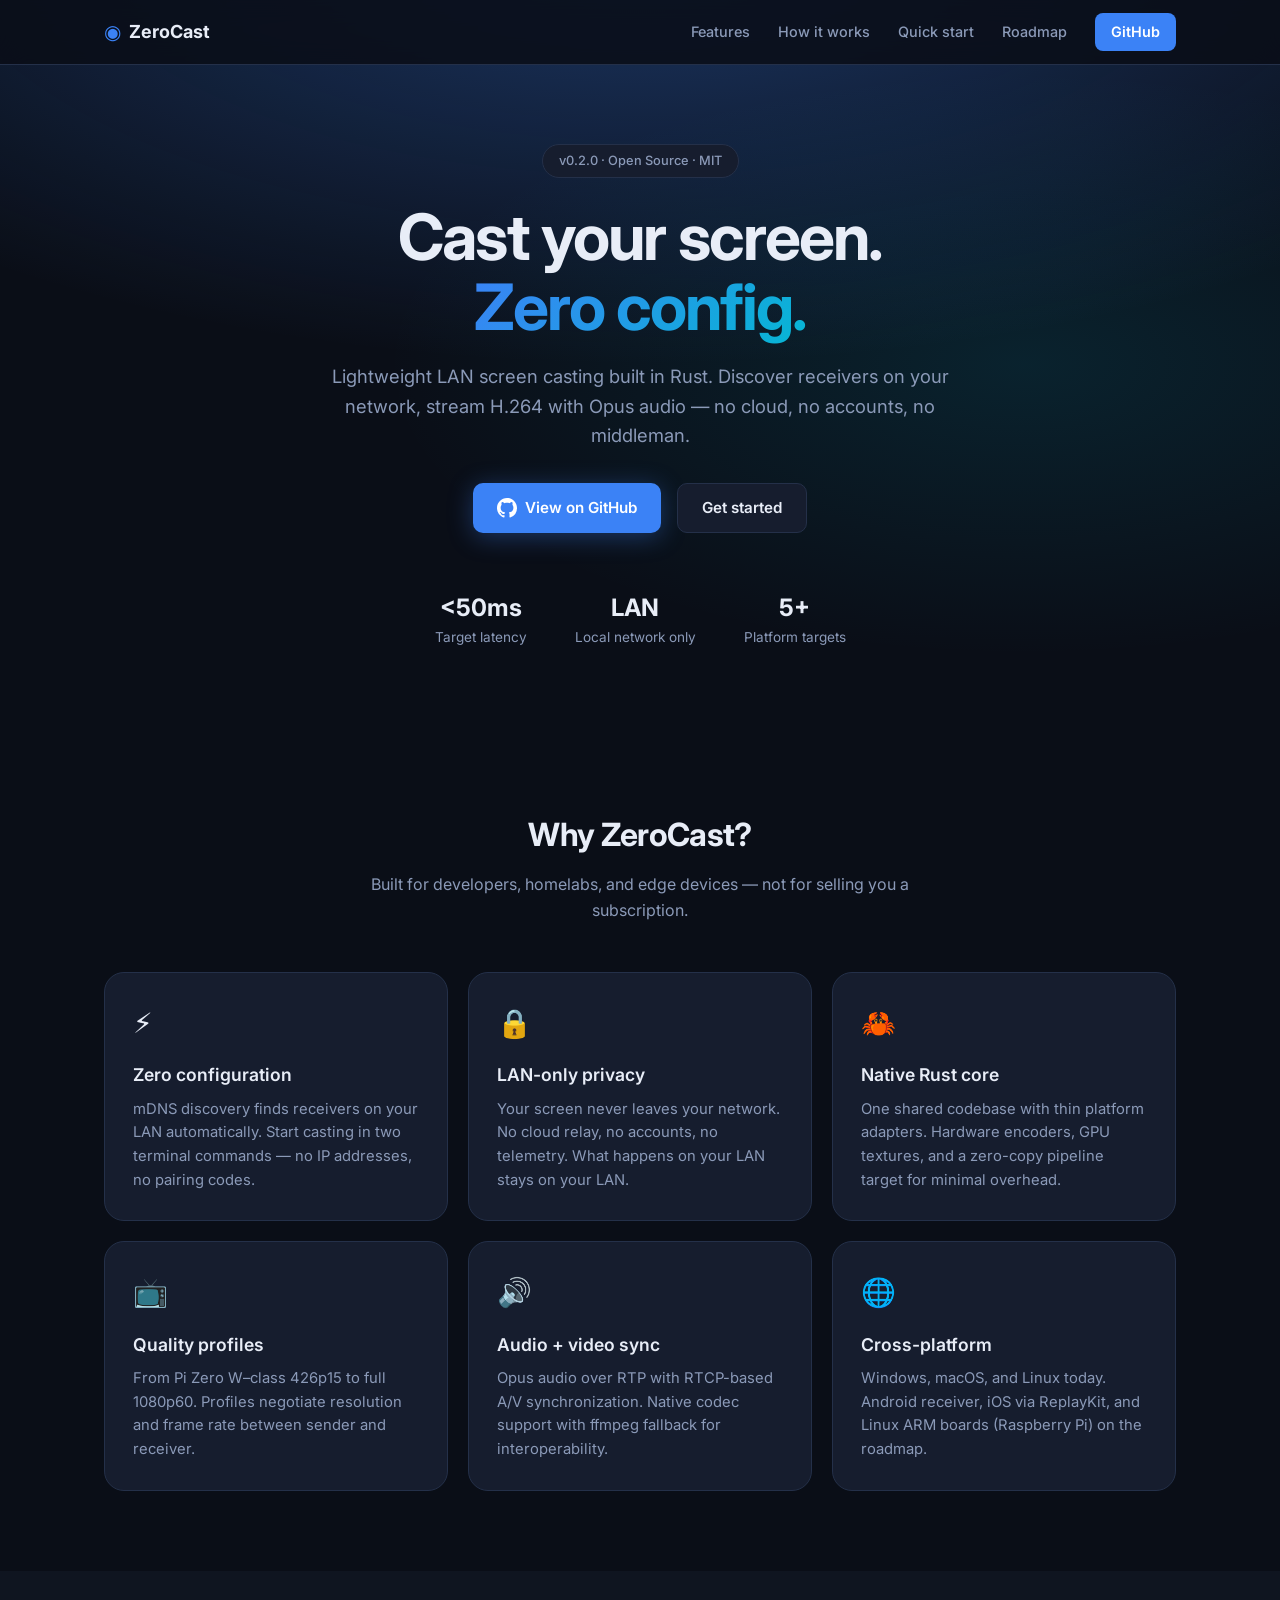
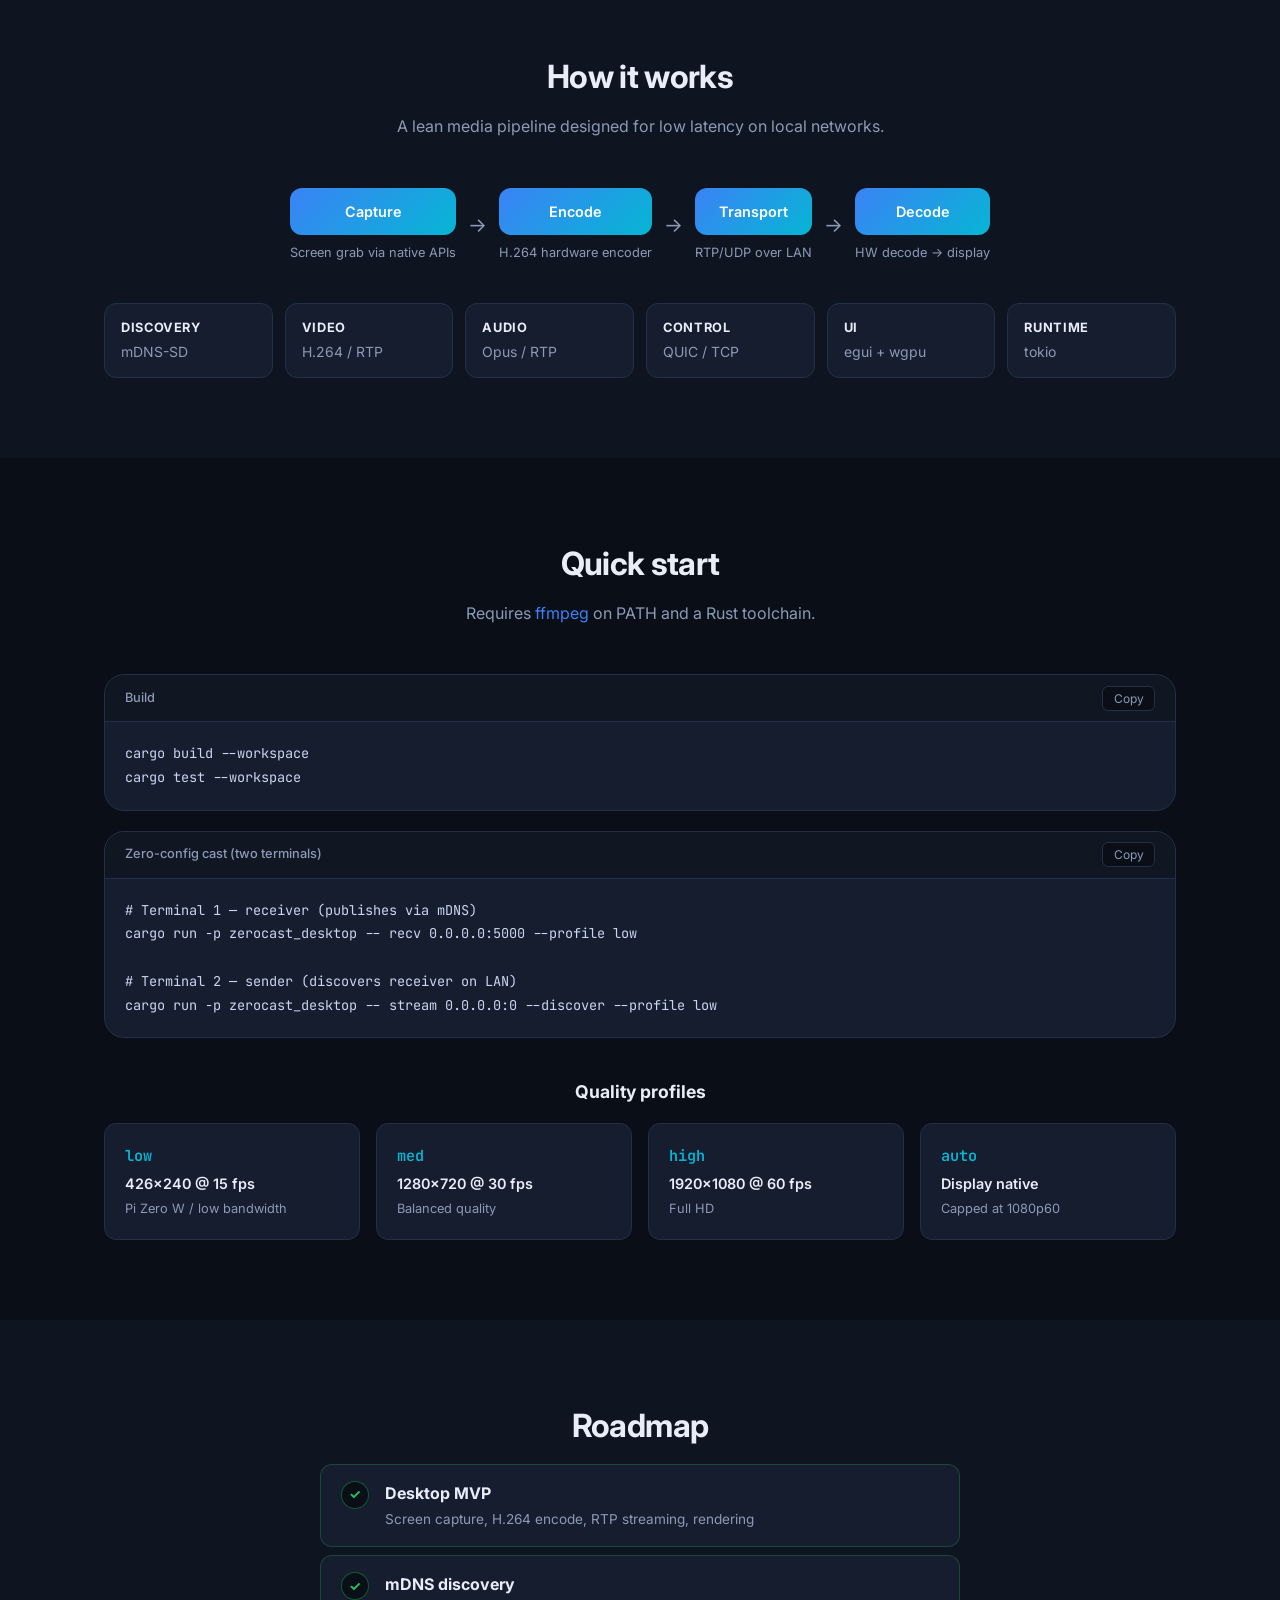
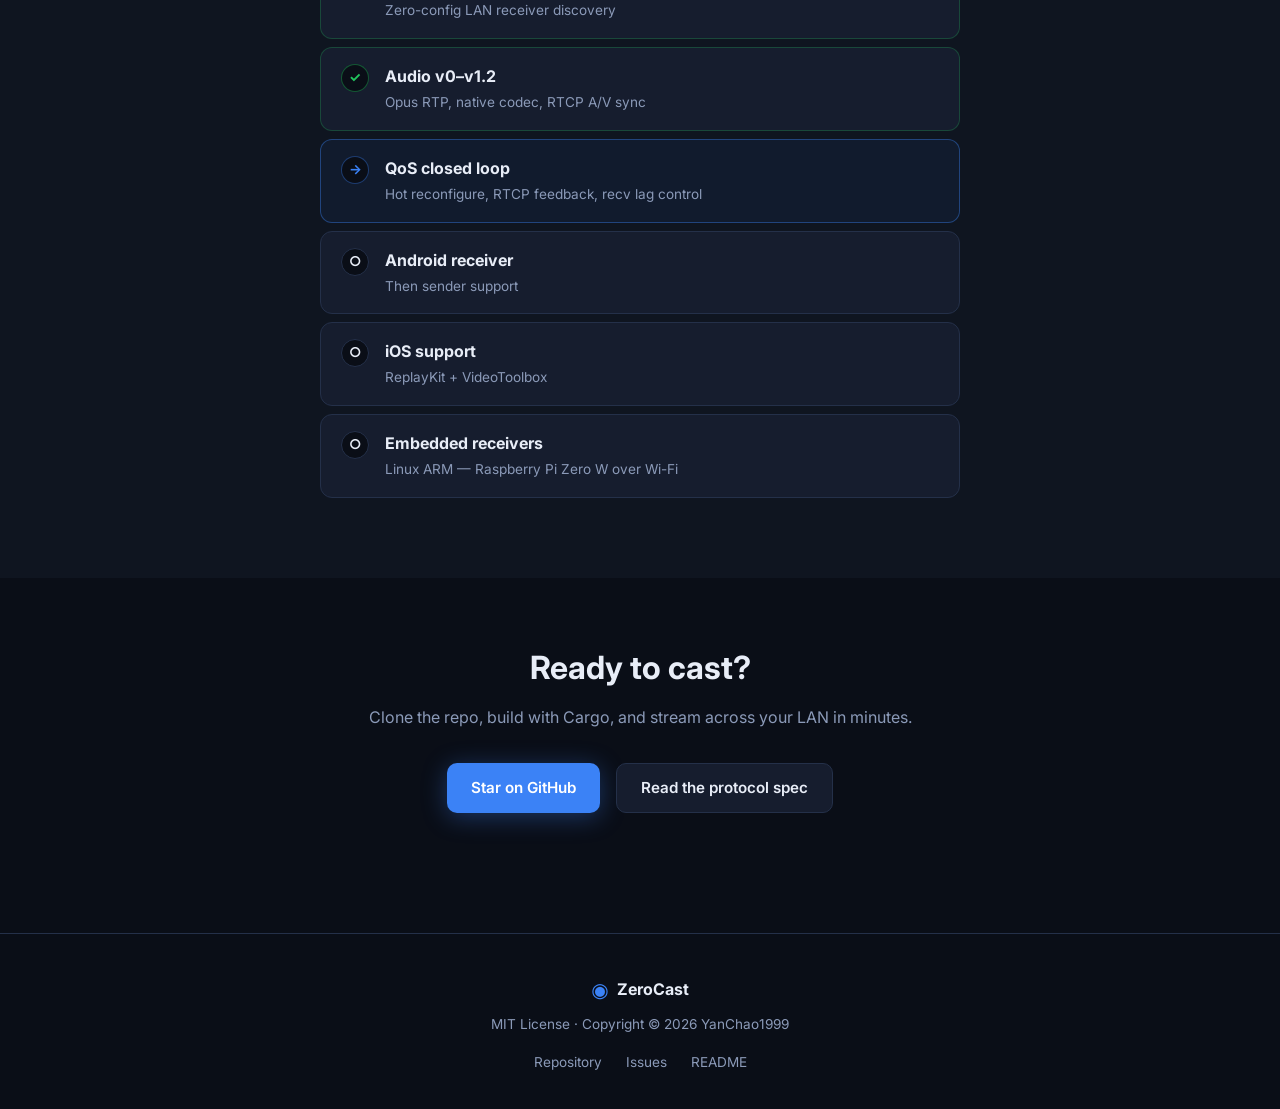
==== docs/index.html @ c0afa7d6 "Migrate GitHub Pages site from website/ to docs/. Update deploy workflow to publish docs/ only, per " ====
<!DOCTYPE html>
<html lang="en">
<head>
  <meta charset="UTF-8">
  <meta name="viewport" content="width=device-width, initial-scale=1.0">
  <meta name="description" content="ZeroCast — zero-configuration LAN screen casting. Lightweight, native, no cloud, no accounts. Built in Rust for Windows, macOS, Linux, and beyond.">
  <meta name="theme-color" content="#0a0e17">
  <meta property="og:title" content="ZeroCast — LAN Screen Casting">
  <meta property="og:description" content="Lightweight, zero-config screen casting on your local network. No cloud. No accounts. Just cast.">
  <meta property="og:type" content="website">
  <meta property="og:url" content="https://yanchao1999.github.io/ZeroCast/">
  <title>ZeroCast — Zero-Config LAN Screen Casting</title>
  <link rel="icon" href="data:image/svg+xml,<svg xmlns='http://www.w3.org/2000/svg' viewBox='0 0 100 100'><text y='.9em' font-size='90'>📡</text></svg>">
  <link rel="preconnect" href="https://fonts.googleapis.com">
  <link rel="preconnect" href="https://fonts.gstatic.com" crossorigin>
  <link href="https://fonts.googleapis.com/css2?family=Inter:wght@400;500;600;700&family=JetBrains+Mono:wght@400;500&display=swap" rel="stylesheet">
  <link rel="stylesheet" href="css/style.css">
</head>
<body>
  <nav class="nav">
    <div class="container nav-inner">
      <a href="./" class="logo">
        <span class="logo-icon" aria-hidden="true">◉</span>
        ZeroCast
      </a>
      <div class="nav-links">
        <a href="#features">Features</a>
        <a href="#how-it-works">How it works</a>
        <a href="#quick-start">Quick start</a>
        <a href="#roadmap">Roadmap</a>
        <a href="https://github.com/YanChao1999/ZeroCast" class="nav-cta" target="_blank" rel="noopener">GitHub</a>
      </div>
      <button class="nav-toggle" aria-label="Toggle menu" aria-expanded="false">
        <span></span><span></span><span></span>
      </button>
    </div>
  </nav>

  <header class="hero">
    <div class="hero-bg" aria-hidden="true"></div>
    <div class="container hero-content">
      <div class="badge">v0.2.0 · Open Source · MIT</div>
      <h1>Cast your screen.<br><span class="gradient-text">Zero config.</span></h1>
      <p class="hero-sub">
        Lightweight LAN screen casting built in Rust. Discover receivers on your network,
        stream H.264 with Opus audio — no cloud, no accounts, no middleman.
      </p>
      <div class="hero-actions">
        <a href="https://github.com/YanChao1999/ZeroCast" class="btn btn-primary" target="_blank" rel="noopener">
          <svg width="20" height="20" viewBox="0 0 24 24" fill="currentColor" aria-hidden="true"><path d="M12 0C5.37 0 0 5.37 0 12c0 5.31 3.435 9.795 8.205 11.385.6.105.825-.255.825-.57 0-.285-.015-1.23-.015-2.235-3.015.555-3.795-.735-4.035-1.41-.135-.345-.72-1.41-1.23-1.695-.42-.225-1.02-.78-.015-.795.945-.015 1.62.87 1.845 1.23 1.08 1.815 2.805 1.305 3.495.99.105-.78.42-1.305.765-1.605-2.67-.3-5.46-1.335-5.46-5.925 0-1.305.465-2.385 1.23-3.225-.12-.3-.54-1.53.12-3.18 0 0 1.005-.315 3.3 1.23.96-.27 1.98-.405 3-.405s2.04.135 3 .405c2.295-1.56 3.3-1.23 3.3-1.23.66 1.65.24 2.88.12 3.18.765.84 1.23 1.905 1.23 3.225 0 4.605-2.805 5.625-5.475 5.925.435.375.81 1.095.81 2.22 0 1.605-.015 2.895-.015 3.3 0 .315.225.69.825.57A12.02 12.02 0 0024 12c0-6.63-5.37-12-12-12z"/></svg>
          View on GitHub
        </a>
        <a href="#quick-start" class="btn btn-secondary">Get started</a>
      </div>
      <div class="hero-stats">
        <div class="stat">
          <span class="stat-value">&lt;50ms</span>
          <span class="stat-label">Target latency</span>
        </div>
        <div class="stat">
          <span class="stat-value">LAN</span>
          <span class="stat-label">Local network only</span>
        </div>
        <div class="stat">
          <span class="stat-value">5+</span>
          <span class="stat-label">Platform targets</span>
        </div>
      </div>
    </div>
  </header>

  <section id="features" class="section">
    <div class="container">
      <h2 class="section-title">Why ZeroCast?</h2>
      <p class="section-desc">Built for developers, homelabs, and edge devices — not for selling you a subscription.</p>
      <div class="features-grid">
        <article class="feature-card">
          <div class="feature-icon" aria-hidden="true">⚡</div>
          <h3>Zero configuration</h3>
          <p>mDNS discovery finds receivers on your LAN automatically. Start casting in two terminal commands — no IP addresses, no pairing codes.</p>
        </article>
        <article class="feature-card">
          <div class="feature-icon" aria-hidden="true">🔒</div>
          <h3>LAN-only privacy</h3>
          <p>Your screen never leaves your network. No cloud relay, no accounts, no telemetry. What happens on your LAN stays on your LAN.</p>
        </article>
        <article class="feature-card">
          <div class="feature-icon" aria-hidden="true">🦀</div>
          <h3>Native Rust core</h3>
          <p>One shared codebase with thin platform adapters. Hardware encoders, GPU textures, and a zero-copy pipeline target for minimal overhead.</p>
        </article>
        <article class="feature-card">
          <div class="feature-icon" aria-hidden="true">📺</div>
          <h3>Quality profiles</h3>
          <p>From Pi Zero W–class 426p15 to full 1080p60. Profiles negotiate resolution and frame rate between sender and receiver.</p>
        </article>
        <article class="feature-card">
          <div class="feature-icon" aria-hidden="true">🔊</div>
          <h3>Audio + video sync</h3>
          <p>Opus audio over RTP with RTCP-based A/V synchronization. Native codec support with ffmpeg fallback for interoperability.</p>
        </article>
        <article class="feature-card">
          <div class="feature-icon" aria-hidden="true">🌐</div>
          <h3>Cross-platform</h3>
          <p>Windows, macOS, and Linux today. Android receiver, iOS via ReplayKit, and Linux ARM boards (Raspberry Pi) on the roadmap.</p>
        </article>
      </div>
    </div>
  </section>

  <section id="how-it-works" class="section section-alt">
    <div class="container">
      <h2 class="section-title">How it works</h2>
      <p class="section-desc">A lean media pipeline designed for low latency on local networks.</p>
      <div class="pipeline">
        <div class="pipeline-step">
          <div class="pipeline-node">Capture</div>
          <p>Screen grab via native APIs</p>
        </div>
        <div class="pipeline-arrow" aria-hidden="true">→</div>
        <div class="pipeline-step">
          <div class="pipeline-node">Encode</div>
          <p>H.264 hardware encoder</p>
        </div>
        <div class="pipeline-arrow" aria-hidden="true">→</div>
        <div class="pipeline-step">
          <div class="pipeline-node">Transport</div>
          <p>RTP/UDP over LAN</p>
        </div>
        <div class="pipeline-arrow" aria-hidden="true">→</div>
        <div class="pipeline-step">
          <div class="pipeline-node">Decode</div>
          <p>HW decode → display</p>
        </div>
      </div>
      <div class="stack-grid">
        <div class="stack-item"><strong>Discovery</strong> mDNS-SD</div>
        <div class="stack-item"><strong>Video</strong> H.264 / RTP</div>
        <div class="stack-item"><strong>Audio</strong> Opus / RTP</div>
        <div class="stack-item"><strong>Control</strong> QUIC / TCP</div>
        <div class="stack-item"><strong>UI</strong> egui + wgpu</div>
        <div class="stack-item"><strong>Runtime</strong> tokio</div>
      </div>
    </div>
  </section>

  <section id="quick-start" class="section">
    <div class="container">
      <h2 class="section-title">Quick start</h2>
      <p class="section-desc">Requires <a href="https://ffmpeg.org/download.html" target="_blank" rel="noopener">ffmpeg</a> on PATH and a Rust toolchain.</p>

      <div class="code-block">
        <div class="code-header">
          <span>Build</span>
          <button class="copy-btn" data-copy="build" aria-label="Copy build commands">Copy</button>
        </div>
        <pre id="code-build"><code>cargo build --workspace
cargo test --workspace</code></pre>
      </div>

      <div class="code-block">
        <div class="code-header">
          <span>Zero-config cast (two terminals)</span>
          <button class="copy-btn" data-copy="cast" aria-label="Copy cast commands">Copy</button>
        </div>
        <pre id="code-cast"><code># Terminal 1 — receiver (publishes via mDNS)
cargo run -p zerocast_desktop -- recv 0.0.0.0:5000 --profile low

# Terminal 2 — sender (discovers receiver on LAN)
cargo run -p zerocast_desktop -- stream 0.0.0.0:0 --discover --profile low</code></pre>
      </div>

      <div class="profiles">
        <h3>Quality profiles</h3>
        <div class="profile-cards">
          <div class="profile-card">
            <span class="profile-name">low</span>
            <span class="profile-spec">426×240 @ 15 fps</span>
            <span class="profile-note">Pi Zero W / low bandwidth</span>
          </div>
          <div class="profile-card">
            <span class="profile-name">med</span>
            <span class="profile-spec">1280×720 @ 30 fps</span>
            <span class="profile-note">Balanced quality</span>
          </div>
          <div class="profile-card">
            <span class="profile-name">high</span>
            <span class="profile-spec">1920×1080 @ 60 fps</span>
            <span class="profile-note">Full HD</span>
          </div>
          <div class="profile-card">
            <span class="profile-name">auto</span>
            <span class="profile-spec">Display native</span>
            <span class="profile-note">Capped at 1080p60</span>
          </div>
        </div>
      </div>
    </div>
  </section>

  <section id="roadmap" class="section section-alt">
    <div class="container">
      <h2 class="section-title">Roadmap</h2>
      <div class="roadmap">
        <div class="roadmap-item done">
          <span class="roadmap-status">✓</span>
          <div>
            <strong>Desktop MVP</strong>
            <p>Screen capture, H.264 encode, RTP streaming, rendering</p>
          </div>
        </div>
        <div class="roadmap-item done">
          <span class="roadmap-status">✓</span>
          <div>
            <strong>mDNS discovery</strong>
            <p>Zero-config LAN receiver discovery</p>
          </div>
        </div>
        <div class="roadmap-item done">
          <span class="roadmap-status">✓</span>
          <div>
            <strong>Audio v0–v1.2</strong>
            <p>Opus RTP, native codec, RTCP A/V sync</p>
          </div>
        </div>
        <div class="roadmap-item active">
          <span class="roadmap-status">→</span>
          <div>
            <strong>QoS closed loop</strong>
            <p>Hot reconfigure, RTCP feedback, recv lag control</p>
          </div>
        </div>
        <div class="roadmap-item">
          <span class="roadmap-status">○</span>
          <div>
            <strong>Android receiver</strong>
            <p>Then sender support</p>
          </div>
        </div>
        <div class="roadmap-item">
          <span class="roadmap-status">○</span>
          <div>
            <strong>iOS support</strong>
            <p>ReplayKit + VideoToolbox</p>
          </div>
        </div>
        <div class="roadmap-item">
          <span class="roadmap-status">○</span>
          <div>
            <strong>Embedded receivers</strong>
            <p>Linux ARM — Raspberry Pi Zero W over Wi-Fi</p>
          </div>
        </div>
      </div>
    </div>
  </section>

  <section class="section cta-section">
    <div class="container cta-inner">
      <h2>Ready to cast?</h2>
      <p>Clone the repo, build with Cargo, and stream across your LAN in minutes.</p>
      <div class="hero-actions">
        <a href="https://github.com/YanChao1999/ZeroCast" class="btn btn-primary" target="_blank" rel="noopener">Star on GitHub</a>
        <a href="https://github.com/YanChao1999/ZeroCast/blob/main/docs/spec/std/zerocast-protocol-v1.md" class="btn btn-secondary" target="_blank" rel="noopener">Read the protocol spec</a>
      </div>
    </div>
  </section>

  <footer class="footer">
    <div class="container footer-inner">
      <div class="footer-brand">
        <span class="logo-icon" aria-hidden="true">◉</span>
        <span>ZeroCast</span>
      </div>
      <p>MIT License · Copyright © 2026 YanChao1999</p>
      <div class="footer-links">
        <a href="https://github.com/YanChao1999/ZeroCast" target="_blank" rel="noopener">Repository</a>
        <a href="https://github.com/YanChao1999/ZeroCast/issues" target="_blank" rel="noopener">Issues</a>
        <a href="https://github.com/YanChao1999/ZeroCast/blob/main/README.md" target="_blank" rel="noopener">README</a>
      </div>
    </div>
  </footer>

  <script src="js/main.js"></script>
</body>
</html>
---- docs/css/style.css ----
/* ZeroCast landing page */

:root {
  --bg: #0a0e17;
  --bg-alt: #0f1520;
  --surface: #161d2e;
  --surface-hover: #1c2538;
  --border: #243049;
  --text: #e8edf7;
  --text-muted: #8b9ab8;
  --accent: #3b82f6;
  --accent-glow: rgba(59, 130, 246, 0.35);
  --accent-2: #06b6d4;
  --success: #22c55e;
  --radius: 12px;
  --radius-lg: 20px;
  --font: 'Inter', system-ui, -apple-system, sans-serif;
  --mono: 'JetBrains Mono', 'Fira Code', monospace;
  --max-w: 1120px;
}

*, *::before, *::after {
  box-sizing: border-box;
  margin: 0;
  padding: 0;
}

html {
  scroll-behavior: smooth;
}

@media (prefers-reduced-motion: reduce) {
  html {
    scroll-behavior: auto;
  }

  .btn,
  .feature-card,
  .copy-btn {
    transition: none;
  }
}

body {
  font-family: var(--font);
  background: var(--bg);
  color: var(--text);
  line-height: 1.6;
  -webkit-font-smoothing: antialiased;
}

a {
  color: var(--accent);
  text-decoration: none;
  transition: color 0.2s;
}

a:hover {
  color: var(--accent-2);
}

.container {
  max-width: var(--max-w);
  margin: 0 auto;
  padding: 0 1.5rem;
}

/* Navigation */
.nav {
  position: fixed;
  top: 0;
  left: 0;
  right: 0;
  z-index: 100;
  background: rgba(10, 14, 23, 0.85);
  backdrop-filter: blur(12px);
  border-bottom: 1px solid var(--border);
}

.nav-inner {
  display: flex;
  align-items: center;
  justify-content: space-between;
  height: 64px;
}

.logo {
  display: flex;
  align-items: center;
  gap: 0.5rem;
  font-weight: 700;
  font-size: 1.125rem;
  color: var(--text);
}

.logo:hover {
  color: var(--text);
}

.logo-icon {
  color: var(--accent);
  font-size: 1.25rem;
}

.nav-links {
  display: flex;
  align-items: center;
  gap: 1.75rem;
}

.nav-links a {
  color: var(--text-muted);
  font-size: 0.9rem;
  font-weight: 500;
}

.nav-links a:hover {
  color: var(--text);
}

.nav-cta {
  background: var(--accent) !important;
  color: #fff !important;
  padding: 0.45rem 1rem;
  border-radius: 8px;
  font-weight: 600 !important;
}

.nav-cta:hover {
  background: #2563eb !important;
  color: #fff !important;
}

.nav-toggle {
  display: none;
  flex-direction: column;
  gap: 5px;
  background: none;
  border: none;
  cursor: pointer;
  padding: 4px;
}

.nav-toggle span {
  display: block;
  width: 22px;
  height: 2px;
  background: var(--text);
  border-radius: 2px;
  transition: transform 0.2s, opacity 0.2s;
}

/* Hero */
.hero {
  position: relative;
  padding: 9rem 0 5rem;
  overflow: hidden;
}

.hero-bg {
  position: absolute;
  inset: 0;
  background:
    radial-gradient(ellipse 80% 60% at 50% -10%, var(--accent-glow), transparent),
    radial-gradient(ellipse 50% 40% at 80% 50%, rgba(6, 182, 212, 0.12), transparent);
  pointer-events: none;
}

.hero-content {
  position: relative;
  text-align: center;
}

.badge {
  display: inline-block;
  padding: 0.35rem 1rem;
  background: var(--surface);
  border: 1px solid var(--border);
  border-radius: 999px;
  font-size: 0.8rem;
  font-weight: 500;
  color: var(--text-muted);
  margin-bottom: 1.5rem;
}

.hero h1 {
  font-size: clamp(2.5rem, 6vw, 4rem);
  font-weight: 700;
  line-height: 1.1;
  letter-spacing: -0.03em;
  margin-bottom: 1.25rem;
}

.gradient-text {
  background: linear-gradient(135deg, var(--accent), var(--accent-2));
  -webkit-background-clip: text;
  -webkit-text-fill-color: transparent;
  background-clip: text;
}

.hero-sub {
  font-size: 1.15rem;
  color: var(--text-muted);
  max-width: 620px;
  margin: 0 auto 2rem;
}

.hero-actions {
  display: flex;
  gap: 1rem;
  justify-content: center;
  flex-wrap: wrap;
  margin-bottom: 3.5rem;
}

.btn {
  display: inline-flex;
  align-items: center;
  gap: 0.5rem;
  padding: 0.75rem 1.5rem;
  border-radius: 10px;
  font-weight: 600;
  font-size: 0.95rem;
  transition: transform 0.15s, box-shadow 0.15s, background 0.15s;
}

.btn:hover {
  transform: translateY(-1px);
}

.btn-primary {
  background: var(--accent);
  color: #fff;
  box-shadow: 0 4px 24px var(--accent-glow);
}

.btn-primary:hover {
  background: #2563eb;
  color: #fff;
  box-shadow: 0 6px 32px var(--accent-glow);
}

.btn-secondary {
  background: var(--surface);
  color: var(--text);
  border: 1px solid var(--border);
}

.btn-secondary:hover {
  background: var(--surface-hover);
  color: var(--text);
}

.hero-stats {
  display: flex;
  justify-content: center;
  gap: 3rem;
  flex-wrap: wrap;
}

.stat {
  display: flex;
  flex-direction: column;
  align-items: center;
}

.stat-value {
  font-size: 1.5rem;
  font-weight: 700;
  color: var(--text);
}

.stat-label {
  font-size: 0.85rem;
  color: var(--text-muted);
}

/* Sections */
.section {
  padding: 5rem 0;
}

.section-alt {
  background: var(--bg-alt);
}

.section-title {
  font-size: 2rem;
  font-weight: 700;
  text-align: center;
  margin-bottom: 0.75rem;
  letter-spacing: -0.02em;
}

.section-desc {
  text-align: center;
  color: var(--text-muted);
  max-width: 560px;
  margin: 0 auto 3rem;
}

/* Features */
.features-grid {
  display: grid;
  grid-template-columns: repeat(auto-fit, minmax(300px, 1fr));
  gap: 1.25rem;
}

.feature-card {
  background: var(--surface);
  border: 1px solid var(--border);
  border-radius: var(--radius-lg);
  padding: 1.75rem;
  transition: border-color 0.2s, transform 0.2s;
}

.feature-card:hover {
  border-color: rgba(59, 130, 246, 0.4);
  transform: translateY(-2px);
}

.feature-icon {
  font-size: 1.75rem;
  margin-bottom: 1rem;
}

.feature-card h3 {
  font-size: 1.1rem;
  font-weight: 600;
  margin-bottom: 0.5rem;
}

.feature-card p {
  color: var(--text-muted);
  font-size: 0.925rem;
}

/* Pipeline */
.pipeline {
  display: flex;
  align-items: center;
  justify-content: center;
  gap: 0.5rem;
  flex-wrap: wrap;
  margin-bottom: 2.5rem;
}

.pipeline-step {
  text-align: center;
}

.pipeline-node {
  background: linear-gradient(135deg, var(--accent), var(--accent-2));
  color: #fff;
  font-weight: 600;
  padding: 0.75rem 1.25rem;
  border-radius: var(--radius);
  margin-bottom: 0.5rem;
  font-size: 0.9rem;
}

.pipeline-step p {
  font-size: 0.8rem;
  color: var(--text-muted);
}

.pipeline-arrow {
  color: var(--text-muted);
  font-size: 1.25rem;
  padding: 0 0.25rem;
}

.stack-grid {
  display: grid;
  grid-template-columns: repeat(auto-fit, minmax(160px, 1fr));
  gap: 0.75rem;
}

.stack-item {
  background: var(--surface);
  border: 1px solid var(--border);
  border-radius: var(--radius);
  padding: 0.85rem 1rem;
  font-size: 0.875rem;
  color: var(--text-muted);
}

.stack-item strong {
  display: block;
  color: var(--text);
  font-size: 0.8rem;
  text-transform: uppercase;
  letter-spacing: 0.05em;
  margin-bottom: 0.15rem;
}

/* Code blocks */
.code-block {
  background: var(--surface);
  border: 1px solid var(--border);
  border-radius: var(--radius-lg);
  overflow: hidden;
  margin-bottom: 1.25rem;
}

.code-header {
  display: flex;
  align-items: center;
  justify-content: space-between;
  padding: 0.65rem 1.25rem;
  background: rgba(0, 0, 0, 0.25);
  border-bottom: 1px solid var(--border);
  font-size: 0.8rem;
  color: var(--text-muted);
  font-weight: 500;
}

.copy-btn {
  background: var(--bg);
  border: 1px solid var(--border);
  color: var(--text-muted);
  padding: 0.25rem 0.65rem;
  border-radius: 6px;
  font-size: 0.75rem;
  cursor: pointer;
  font-family: var(--font);
  transition: color 0.15s, border-color 0.15s;
}

.copy-btn:hover {
  color: var(--text);
  border-color: var(--accent);
}

.copy-btn.copied {
  color: var(--success);
  border-color: var(--success);
}

pre {
  padding: 1.25rem;
  overflow-x: auto;
}

code {
  font-family: var(--mono);
  font-size: 0.85rem;
  line-height: 1.7;
  color: #c9d6f0;
}

/* Profiles */
.profiles {
  margin-top: 2.5rem;
}

.profiles h3 {
  font-size: 1.1rem;
  margin-bottom: 1rem;
  text-align: center;
}

.profile-cards {
  display: grid;
  grid-template-columns: repeat(auto-fit, minmax(200px, 1fr));
  gap: 1rem;
}

.profile-card {
  background: var(--surface);
  border: 1px solid var(--border);
  border-radius: var(--radius);
  padding: 1.25rem;
  display: flex;
  flex-direction: column;
  gap: 0.25rem;
}

.profile-name {
  font-family: var(--mono);
  font-weight: 600;
  color: var(--accent-2);
  font-size: 0.95rem;
}

.profile-spec {
  font-weight: 600;
  font-size: 0.9rem;
}

.profile-note {
  font-size: 0.8rem;
  color: var(--text-muted);
}

/* Roadmap */
.roadmap {
  max-width: 640px;
  margin: 0 auto;
  display: flex;
  flex-direction: column;
  gap: 0.5rem;
}

.roadmap-item {
  display: flex;
  gap: 1rem;
  align-items: flex-start;
  padding: 1rem 1.25rem;
  background: var(--surface);
  border: 1px solid var(--border);
  border-radius: var(--radius);
}

.roadmap-item.done {
  border-color: rgba(34, 197, 94, 0.25);
}

.roadmap-item.active {
  border-color: rgba(59, 130, 246, 0.4);
  background: rgba(59, 130, 246, 0.06);
}

.roadmap-status {
  flex-shrink: 0;
  width: 1.75rem;
  height: 1.75rem;
  display: flex;
  align-items: center;
  justify-content: center;
  border-radius: 50%;
  font-size: 0.85rem;
  font-weight: 700;
  background: var(--bg);
  border: 1px solid var(--border);
}

.roadmap-item.done .roadmap-status {
  color: var(--success);
  border-color: rgba(34, 197, 94, 0.4);
}

.roadmap-item.active .roadmap-status {
  color: var(--accent);
  border-color: rgba(59, 130, 246, 0.4);
}

.roadmap-item strong {
  display: block;
  margin-bottom: 0.15rem;
}

.roadmap-item p {
  font-size: 0.85rem;
  color: var(--text-muted);
}

/* CTA */
.cta-section {
  text-align: center;
  padding: 4rem 0;
}

.cta-inner h2 {
  font-size: 2rem;
  margin-bottom: 0.75rem;
}

.cta-inner p {
  color: var(--text-muted);
  margin-bottom: 2rem;
}

/* Footer */
.footer {
  border-top: 1px solid var(--border);
  padding: 2.5rem 0;
}

.footer-inner {
  text-align: center;
}

.footer-brand {
  display: flex;
  align-items: center;
  justify-content: center;
  gap: 0.5rem;
  font-weight: 700;
  margin-bottom: 0.5rem;
}

.footer-inner > p {
  color: var(--text-muted);
  font-size: 0.85rem;
  margin-bottom: 1rem;
}

.footer-links {
  display: flex;
  justify-content: center;
  gap: 1.5rem;
}

.footer-links a {
  font-size: 0.85rem;
  color: var(--text-muted);
}

.footer-links a:hover {
  color: var(--text);
}

/* Mobile nav */
@media (max-width: 768px) {
  .nav-toggle {
    display: flex;
  }

  .nav-links {
    display: none;
    position: absolute;
    top: 64px;
    left: 0;
    right: 0;
    flex-direction: column;
    background: var(--bg);
    border-bottom: 1px solid var(--border);
    padding: 1rem 1.5rem 1.5rem;
    gap: 1rem;
  }

  .nav-links.open {
    display: flex;
  }

  .hero {
    padding: 7rem 0 3.5rem;
  }

  .hero-stats {
    gap: 1.5rem;
  }

  .pipeline-arrow {
    display: none;
  }

  .pipeline {
    flex-direction: column;
  }
}
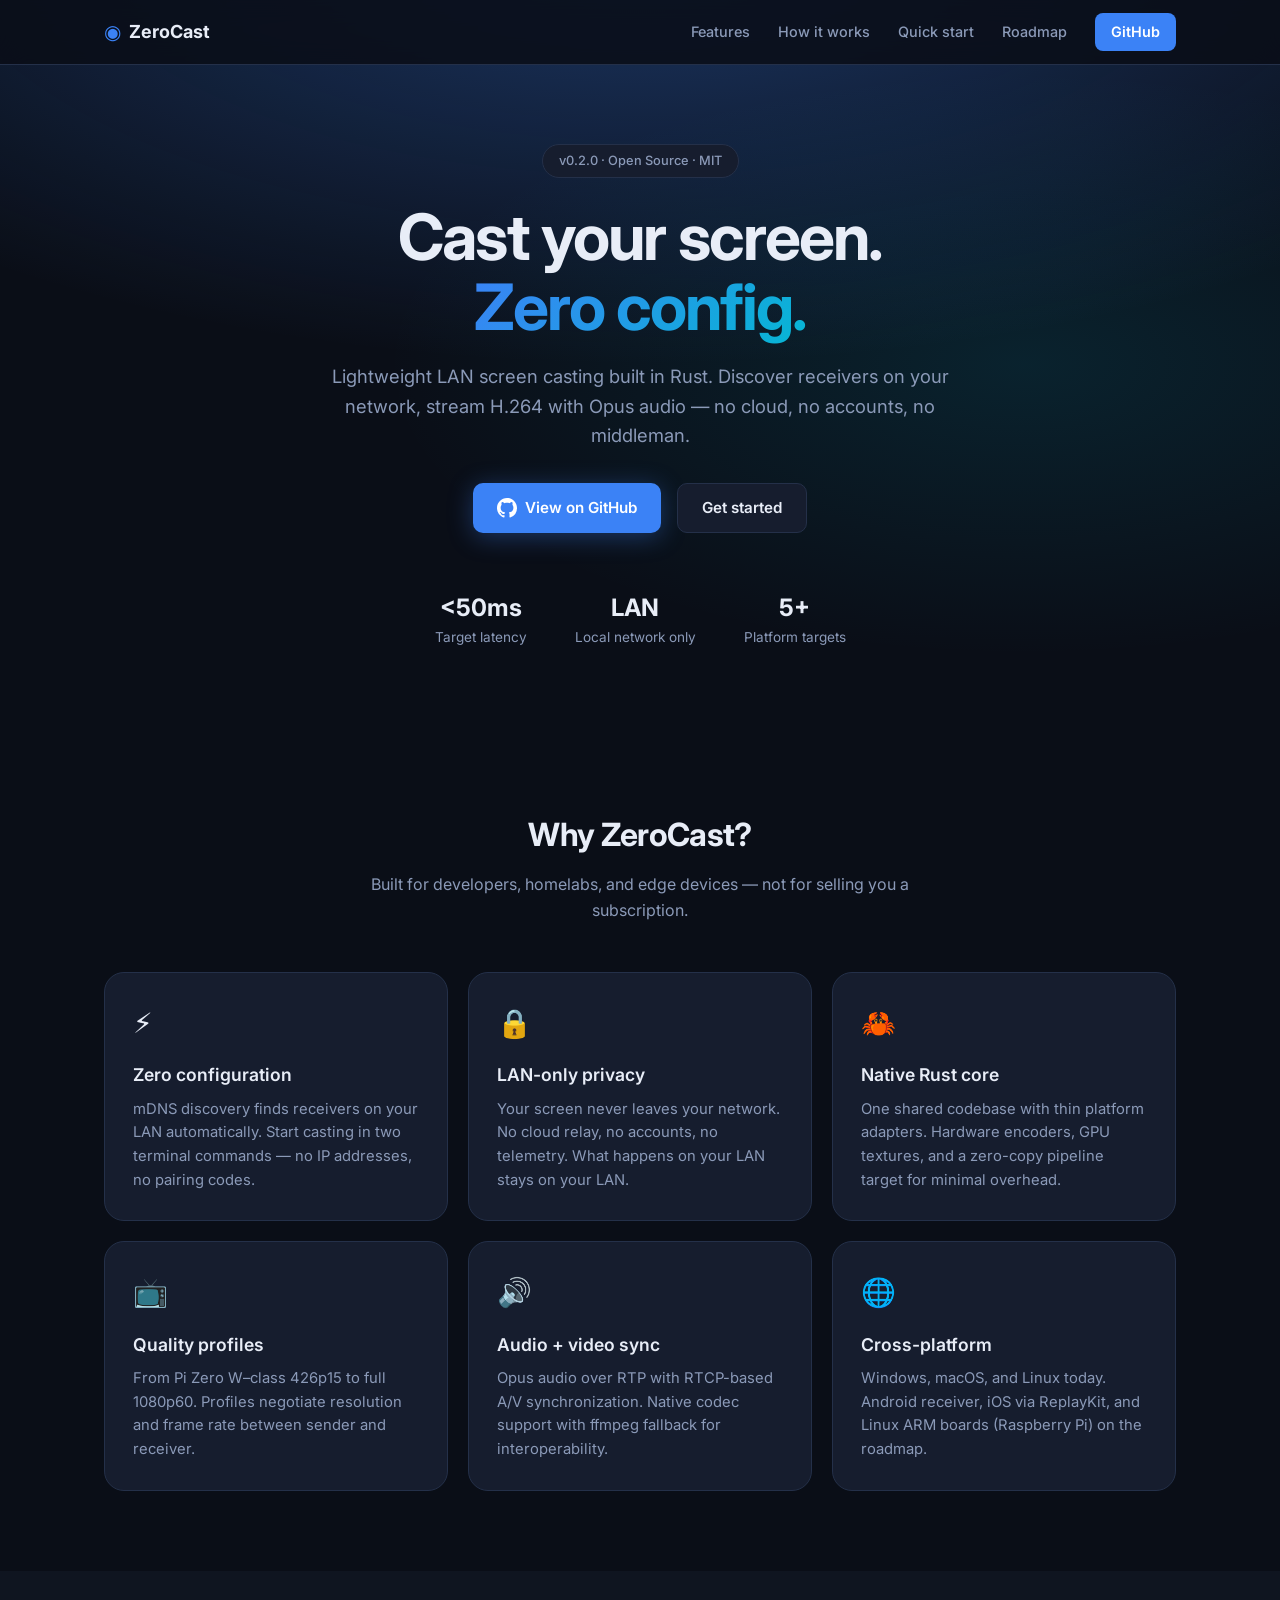
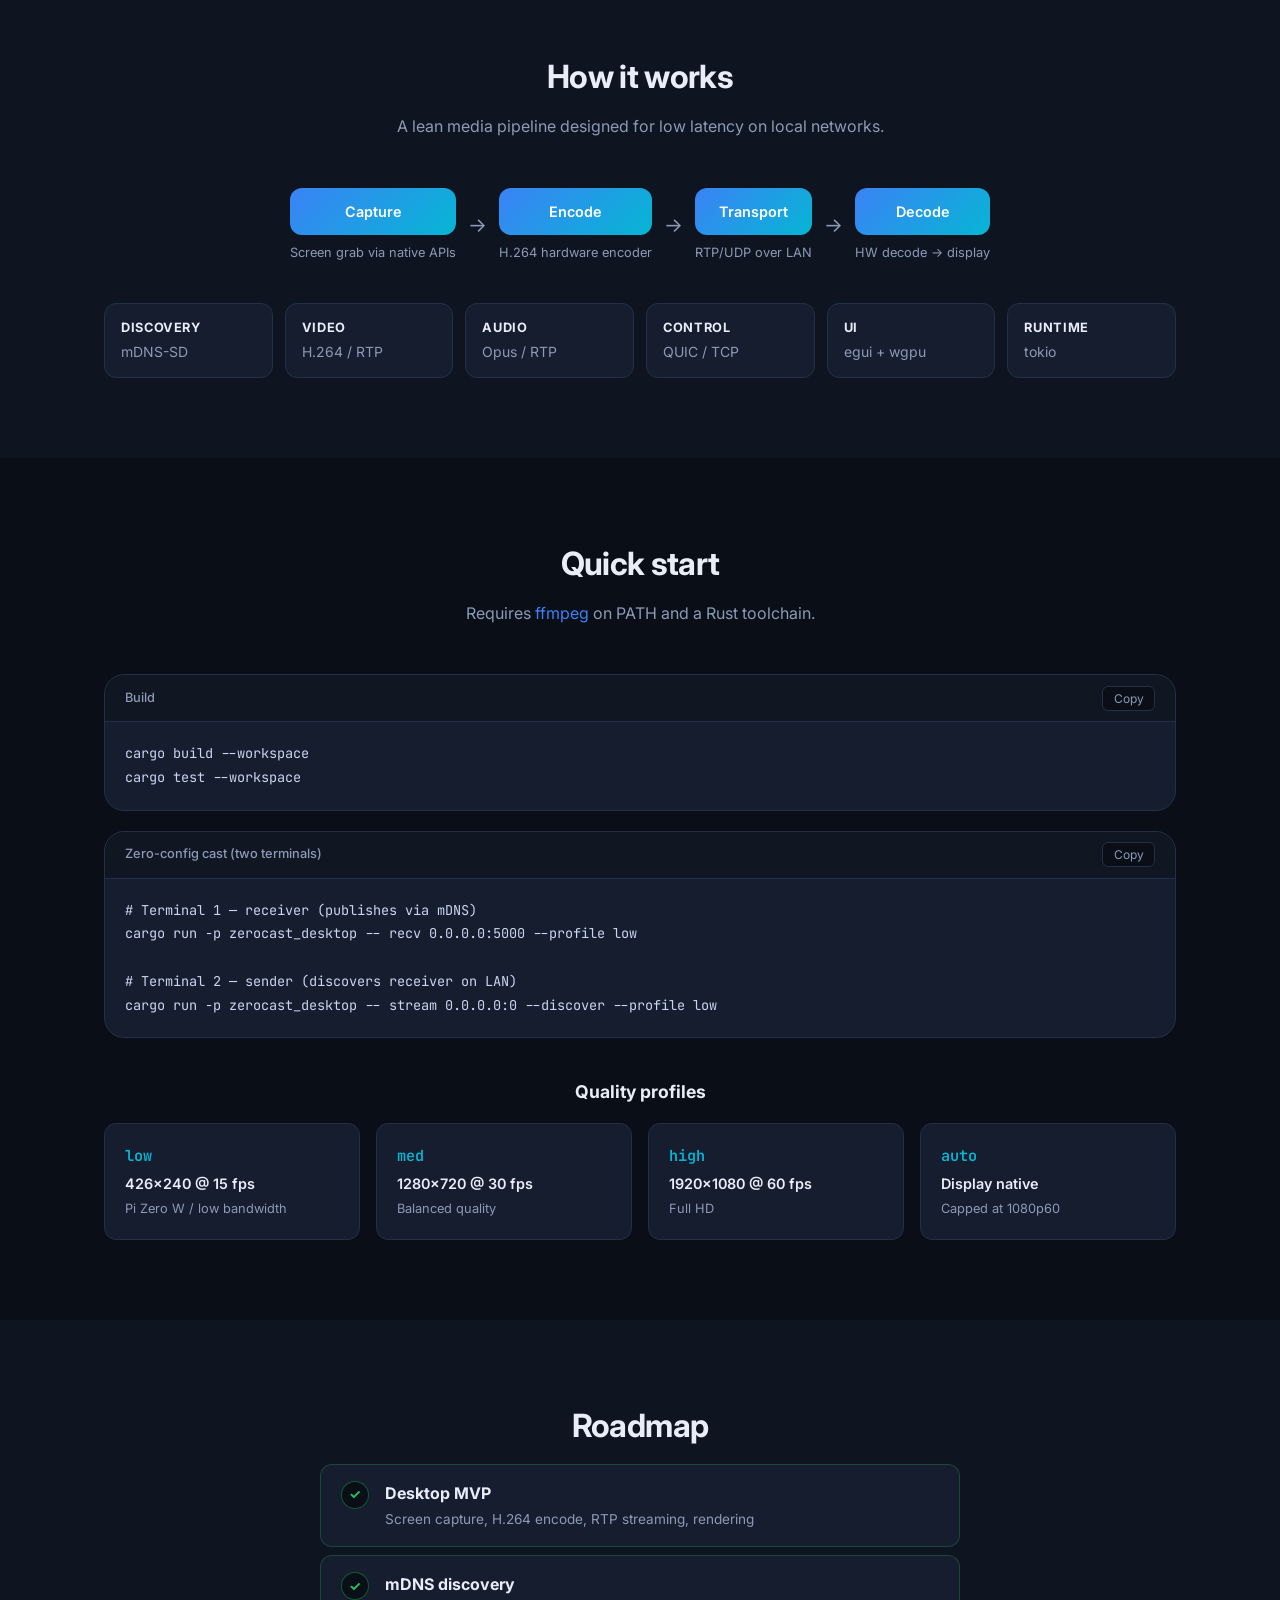
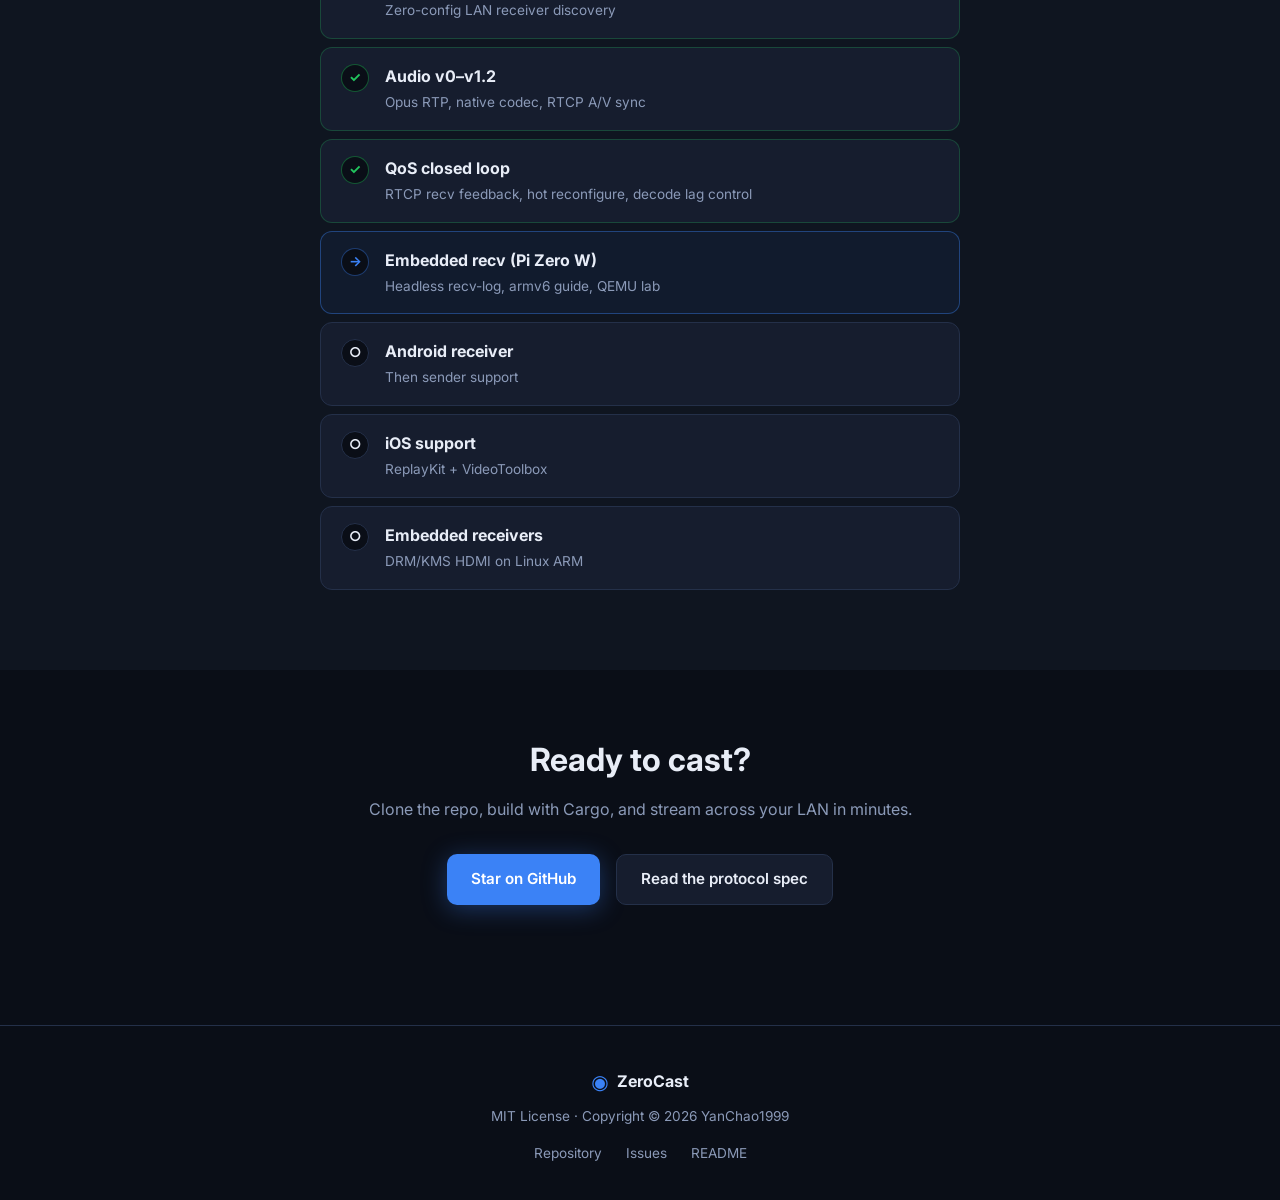
==== commit 237deb3a: "Implement QoS closed loop and embedded recv foundation. Add RTCP APP recv feedback (loss, jitter, de" ====
--- a/docs/index.html
+++ b/docs/index.html
@@ -223,11 +223,18 @@
             <p>Opus RTP, native codec, RTCP A/V sync</p>
           </div>
         </div>
+        <div class="roadmap-item done">
+          <span class="roadmap-status">✓</span>
+          <div>
+            <strong>QoS closed loop</strong>
+            <p>RTCP recv feedback, hot reconfigure, decode lag control</p>
+          </div>
+        </div>
         <div class="roadmap-item active">
           <span class="roadmap-status">→</span>
           <div>
-            <strong>QoS closed loop</strong>
-            <p>Hot reconfigure, RTCP feedback, recv lag control</p>
+            <strong>Embedded recv (Pi Zero W)</strong>
+            <p>Headless recv-log, armv6 guide, QEMU lab</p>
           </div>
         </div>
         <div class="roadmap-item">
@@ -248,7 +255,7 @@
           <span class="roadmap-status">○</span>
           <div>
             <strong>Embedded receivers</strong>
-            <p>Linux ARM — Raspberry Pi Zero W over Wi-Fi</p>
+            <p>DRM/KMS HDMI on Linux ARM</p>
           </div>
         </div>
       </div>
